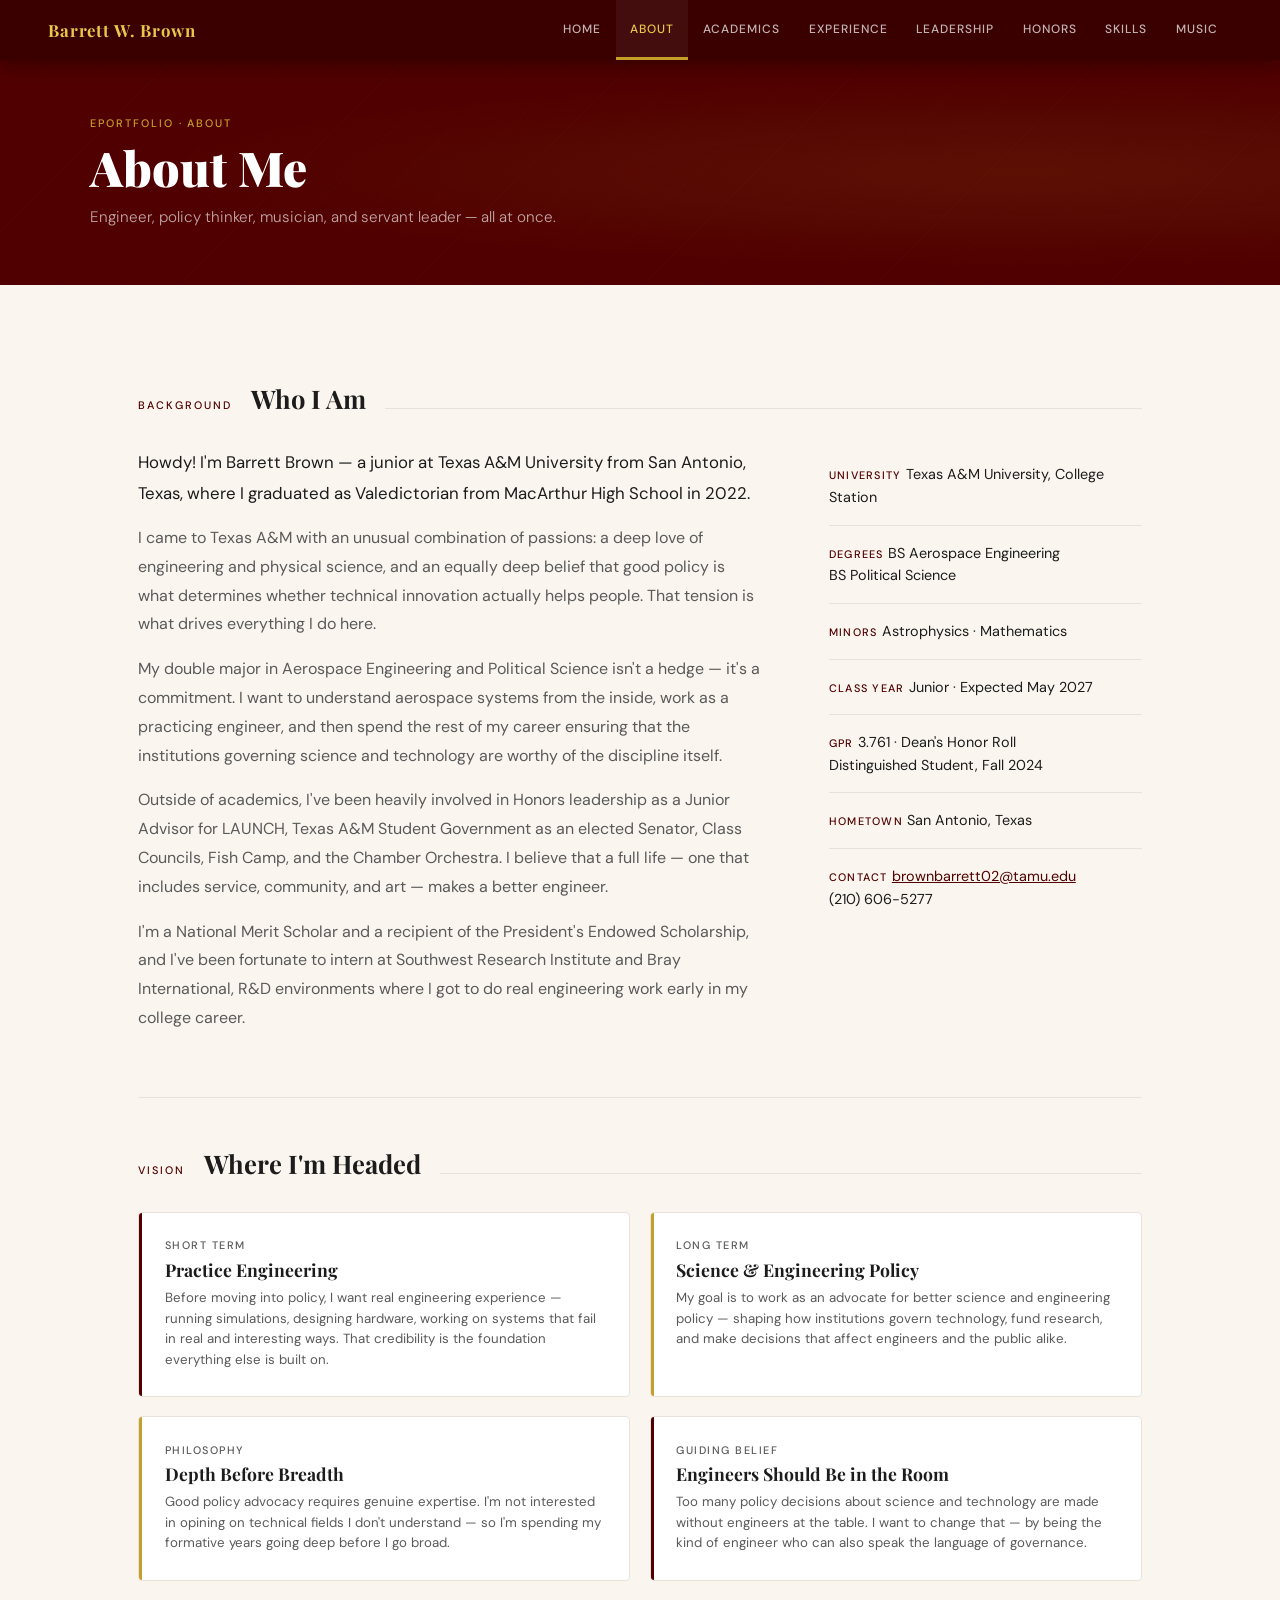
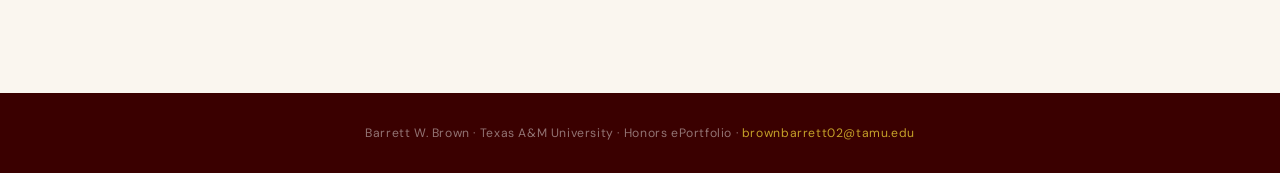
==== about.html @ 408cf9bb "Add files via upload" ====
<!DOCTYPE html>
<html lang="en">
<head>
<meta charset="UTF-8">
<meta name="viewport" content="width=device-width, initial-scale=1.0">
<title>About Me | Barrett Brown</title>
<link rel="stylesheet" href="style.css">
</head>
<body>

<nav>
  <a href="index.html" class="nav-brand">Barrett W. Brown</a>
  <ul class="nav-links">
    <li><a href="index.html">Home</a></li>
    <li><a href="about.html" class="active">About</a></li>
    <li><a href="academics.html">Academics</a></li>
    <li><a href="experience.html">Experience</a></li>
    <li><a href="leadership.html">Leadership</a></li>
    <li><a href="honors.html">Honors</a></li>
    <li><a href="skills.html">Skills</a></li>
    <li><a href="music.html">Music</a></li>
  </ul>
</nav>

<div class="page-banner">
  <div class="page-banner-inner">
    <p class="page-banner-eyebrow">ePortfolio · About</p>
    <h1>About Me</h1>
    <p class="page-banner-sub">Engineer, policy thinker, musician, and servant leader — all at once.</p>
  </div>
</div>

<div class="page-content">

  <section>
    <div class="section-header">
      <span class="section-label">Background</span>
      <h2 class="section-title">Who I Am</h2>
      <div class="section-line"></div>
    </div>
    <div class="about-grid">
      <div class="about-text">
        <p>Howdy! I'm Barrett Brown — a junior at Texas A&M University from San Antonio, Texas, where I graduated as Valedictorian from MacArthur High School in 2022.</p>
        <p>I came to Texas A&M with an unusual combination of passions: a deep love of engineering and physical science, and an equally deep belief that good policy is what determines whether technical innovation actually helps people. That tension is what drives everything I do here.</p>
        <p>My double major in Aerospace Engineering and Political Science isn't a hedge — it's a commitment. I want to understand aerospace systems from the inside, work as a practicing engineer, and then spend the rest of my career ensuring that the institutions governing science and technology are worthy of the discipline itself.</p>
        <p>Outside of academics, I've been heavily involved in Honors leadership as a Junior Advisor for LAUNCH, Texas A&M Student Government as an elected Senator, Class Councils, Fish Camp, and the Chamber Orchestra. I believe that a full life — one that includes service, community, and art — makes a better engineer.</p>
        <p>I'm a National Merit Scholar and a recipient of the President's Endowed Scholarship, and I've been fortunate to intern at Southwest Research Institute and Bray International, R&D environments where I got to do real engineering work early in my college career.</p>
      </div>
      <div class="about-highlights">
        <div class="highlight-item">
          <span class="highlight-label">University</span>
          <span class="highlight-value">Texas A&M University, College Station</span>
        </div>
        <div class="highlight-item">
          <span class="highlight-label">Degrees</span>
          <span class="highlight-value">BS Aerospace Engineering<br>BS Political Science</span>
        </div>
        <div class="highlight-item">
          <span class="highlight-label">Minors</span>
          <span class="highlight-value">Astrophysics · Mathematics</span>
        </div>
        <div class="highlight-item">
          <span class="highlight-label">Class Year</span>
          <span class="highlight-value">Junior · Expected May 2027</span>
        </div>
        <div class="highlight-item">
          <span class="highlight-label">GPR</span>
          <span class="highlight-value">3.761 · Dean's Honor Roll<br>Distinguished Student, Fall 2024</span>
        </div>
        <div class="highlight-item">
          <span class="highlight-label">Hometown</span>
          <span class="highlight-value">San Antonio, Texas</span>
        </div>
        <div class="highlight-item">
          <span class="highlight-label">Contact</span>
          <span class="highlight-value"><a href="mailto:brownbarrett02@tamu.edu" style="color:var(--maroon);">brownbarrett02@tamu.edu</a><br>(210) 606-5277</span>
        </div>
      </div>
    </div>
  </section>

  <section>
    <div class="section-header">
      <span class="section-label">Vision</span>
      <h2 class="section-title">Where I'm Headed</h2>
      <div class="section-line"></div>
    </div>
    <div class="card-grid">
      <div class="card">
        <div class="card-label">Short Term</div>
        <div class="card-title">Practice Engineering</div>
        <div class="card-sub">Before moving into policy, I want real engineering experience — running simulations, designing hardware, working on systems that fail in real and interesting ways. That credibility is the foundation everything else is built on.</div>
      </div>
      <div class="card gold">
        <div class="card-label">Long Term</div>
        <div class="card-title">Science &amp; Engineering Policy</div>
        <div class="card-sub">My goal is to work as an advocate for better science and engineering policy — shaping how institutions govern technology, fund research, and make decisions that affect engineers and the public alike.</div>
      </div>
      <div class="card gold">
        <div class="card-label">Philosophy</div>
        <div class="card-title">Depth Before Breadth</div>
        <div class="card-sub">Good policy advocacy requires genuine expertise. I'm not interested in opining on technical fields I don't understand — so I'm spending my formative years going deep before I go broad.</div>
      </div>
      <div class="card">
        <div class="card-label">Guiding Belief</div>
        <div class="card-title">Engineers Should Be in the Room</div>
        <div class="card-sub">Too many policy decisions about science and technology are made without engineers at the table. I want to change that — by being the kind of engineer who can also speak the language of governance.</div>
      </div>
    </div>
  </section>

</div>

<footer>
  <p>Barrett W. Brown · Texas A&M University · Honors ePortfolio · <a href="mailto:brownbarrett02@tamu.edu">brownbarrett02@tamu.edu</a></p>
</footer>

</body>
</html>
---- style.css ----
@import url('https://fonts.googleapis.com/css2?family=Playfair+Display:wght@400;700;900&family=DM+Sans:ital,opsz,wght@0,9..40,300;0,9..40,400;0,9..40,500;1,9..40,300&display=swap');

:root {
  --maroon: #500000;
  --maroon-dark: #3a0000;
  --maroon-light: #7a1a1a;
  --gold: #c5a028;
  --gold-light: #e8c84a;
  --cream: #faf6ef;
  --off-white: #f2ede4;
  --charcoal: #1c1c1c;
  --mid-gray: #5a5a5a;
  --light-gray: #e8e2d8;
}

* { margin: 0; padding: 0; box-sizing: border-box; }
html { scroll-behavior: smooth; }

body {
  font-family: 'DM Sans', sans-serif;
  background: var(--cream);
  color: var(--charcoal);
  overflow-x: hidden;
  min-height: 100vh;
  display: flex;
  flex-direction: column;
}

/* ---- NAVIGATION ---- */
nav {
  position: sticky;
  top: 0;
  z-index: 100;
  background: var(--maroon-dark);
  display: flex;
  align-items: center;
  justify-content: space-between;
  padding: 0 3rem;
  height: 60px;
  box-shadow: 0 2px 20px rgba(0,0,0,0.4);
}

.nav-brand {
  font-family: 'Playfair Display', serif;
  color: var(--gold-light);
  font-size: 1.05rem;
  font-weight: 700;
  letter-spacing: 0.05em;
  text-decoration: none;
  white-space: nowrap;
  flex-shrink: 0;
}

.nav-links {
  display: flex;
  gap: 0;
  list-style: none;
}

.nav-links a {
  color: rgba(255,255,255,0.7);
  text-decoration: none;
  font-size: 0.75rem;
  font-weight: 500;
  letter-spacing: 0.08em;
  text-transform: uppercase;
  padding: 0 0.9rem;
  height: 60px;
  display: flex;
  align-items: center;
  transition: all 0.2s;
  border-bottom: 3px solid transparent;
}

.nav-links a:hover,
.nav-links a.active {
  color: var(--gold-light);
  border-bottom-color: var(--gold);
  background: rgba(255,255,255,0.05);
}

/* ---- PAGE HERO BANNER ---- */
.page-banner {
  background: var(--maroon);
  position: relative;
  overflow: hidden;
  padding: 3.5rem 3rem;
}

.page-banner::before {
  content: '';
  position: absolute;
  inset: 0;
  background:
    radial-gradient(ellipse at 80% 50%, rgba(197,160,40,0.1) 0%, transparent 60%),
    repeating-linear-gradient(-45deg, transparent, transparent 40px,
      rgba(255,255,255,0.012) 40px, rgba(255,255,255,0.012) 41px);
  pointer-events: none;
}

.page-banner-inner {
  max-width: 1100px;
  margin: 0 auto;
  position: relative;
}

.page-banner-eyebrow {
  font-size: 0.68rem;
  font-weight: 500;
  letter-spacing: 0.18em;
  text-transform: uppercase;
  color: var(--gold);
  margin-bottom: 0.7rem;
}

.page-banner h1 {
  font-family: 'Playfair Display', serif;
  font-size: clamp(2rem, 4vw, 3rem);
  font-weight: 900;
  color: white;
  line-height: 1.1;
}

.page-banner-sub {
  font-size: 0.95rem;
  color: rgba(255,255,255,0.65);
  margin-top: 0.7rem;
  font-weight: 300;
  max-width: 560px;
  line-height: 1.6;
}

/* ---- CONTENT LAYOUT ---- */
.page-content {
  max-width: 1100px;
  margin: 0 auto;
  padding: 3rem 3rem 4rem;
  flex: 1;
}

/* ---- SECTION HEADERS ---- */
.section-header {
  display: flex;
  align-items: baseline;
  gap: 1.2rem;
  margin-bottom: 2rem;
}

.section-label {
  font-size: 0.68rem;
  font-weight: 500;
  letter-spacing: 0.18em;
  text-transform: uppercase;
  color: var(--maroon);
  white-space: nowrap;
}

.section-title {
  font-family: 'Playfair Display', serif;
  font-size: 1.6rem;
  font-weight: 700;
  color: var(--charcoal);
}

.section-line {
  flex: 1;
  height: 1px;
  background: var(--light-gray);
  margin-bottom: 3px;
}

section {
  padding: 3rem 0;
  border-bottom: 1px solid var(--light-gray);
}
section:last-child { border-bottom: none; }

/* ---- EXPERIENCE LIST ---- */
.experience-list { display: flex; flex-direction: column; }

.exp-item {
  display: grid;
  grid-template-columns: 160px 1fr;
  gap: 2rem;
  padding: 2rem 0;
  border-bottom: 1px solid var(--light-gray);
}
.exp-item:last-child { border-bottom: none; }

.exp-date { font-size: 0.78rem; color: var(--mid-gray); padding-top: 0.2rem; line-height: 1.5; }
.exp-org { font-size: 0.68rem; font-weight: 500; letter-spacing: 0.1em; text-transform: uppercase; color: var(--maroon); margin-bottom: 0.3rem; }
.exp-role { font-family: 'Playfair Display', serif; font-size: 1.05rem; font-weight: 700; color: var(--charcoal); margin-bottom: 0.6rem; line-height: 1.3; }

.exp-bullets { list-style: none; padding: 0; }
.exp-bullets li {
  font-size: 0.87rem; color: var(--mid-gray); line-height: 1.65;
  padding-left: 1.1rem; position: relative; margin-bottom: 0.3rem;
}
.exp-bullets li::before { content: '—'; position: absolute; left: 0; color: var(--gold); font-weight: 700; }

/* ---- CARD GRID ---- */
.card-grid {
  display: grid;
  grid-template-columns: repeat(2, 1fr);
  gap: 1.2rem;
}

.card {
  background: white;
  border: 1px solid var(--light-gray);
  border-radius: 4px;
  padding: 1.6rem;
  position: relative;
  overflow: hidden;
  transition: box-shadow 0.2s;
}
.card:hover { box-shadow: 0 4px 24px rgba(80,0,0,0.09); }
.card::after { content: ''; position: absolute; left: 0; top: 0; bottom: 0; width: 3px; background: var(--maroon); }
.card.gold::after { background: var(--gold); }

.card-label { font-size: 0.68rem; text-transform: uppercase; letter-spacing: 0.14em; color: var(--mid-gray); margin-bottom: 0.4rem; font-weight: 500; }
.card-title { font-family: 'Playfair Display', serif; font-size: 1.1rem; font-weight: 700; color: var(--charcoal); line-height: 1.3; margin-bottom: 0.4rem; }
.card-sub { font-size: 0.83rem; color: var(--mid-gray); line-height: 1.55; }

/* ---- HONORS GRID ---- */
.honors-grid {
  display: grid;
  grid-template-columns: repeat(3, 1fr);
  gap: 0.6rem;
}

.honor-pill {
  background: white;
  border: 1px solid var(--light-gray);
  border-radius: 3px;
  padding: 0.8rem 1rem;
  font-size: 0.82rem;
  color: var(--charcoal);
  line-height: 1.4;
  transition: border-color 0.2s, background 0.2s;
}
.honor-pill:hover { border-color: var(--gold); background: #fffdf5; }

/* ---- SKILL TAGS ---- */
.skills-section { display: grid; grid-template-columns: repeat(3, 1fr); gap: 2rem; }

.skill-group h3 {
  font-size: 0.72rem; text-transform: uppercase; letter-spacing: 0.14em;
  color: var(--maroon); font-weight: 600; margin-bottom: 1rem;
  padding-bottom: 0.5rem; border-bottom: 1px solid var(--light-gray);
}

.skill-tags { display: flex; flex-wrap: wrap; gap: 0.5rem; }

.skill-tag {
  background: var(--off-white); border: 1px solid var(--light-gray);
  border-radius: 2px; padding: 0.35rem 0.7rem;
  font-size: 0.8rem; color: var(--charcoal);
}

/* ---- COURSE TABLE ---- */
.course-category { margin-bottom: 2.5rem; }
.course-category:last-child { margin-bottom: 0; }

.course-category-title {
  font-size: 0.7rem; text-transform: uppercase; letter-spacing: 0.15em;
  color: var(--maroon); font-weight: 600; margin-bottom: 0.8rem;
  padding-bottom: 0.5rem; border-bottom: 2px solid var(--maroon);
  display: inline-block;
}

.course-grid {
  display: grid;
  grid-template-columns: repeat(2, 1fr);
  gap: 0.6rem;
}

.course-item {
  background: white;
  border: 1px solid var(--light-gray);
  border-radius: 3px;
  padding: 1rem 1.2rem;
  transition: border-color 0.2s;
}
.course-item:hover { border-color: var(--maroon); }

.course-name { font-size: 0.9rem; font-weight: 500; color: var(--charcoal); margin-bottom: 0.3rem; }
.course-code { font-size: 0.7rem; color: var(--maroon); font-weight: 600; letter-spacing: 0.06em; text-transform: uppercase; }
.course-desc { font-size: 0.8rem; color: var(--mid-gray); margin-top: 0.4rem; line-height: 1.5; }

/* ---- REPERTOIRE TABLE ---- */
.repertoire-table { width: 100%; border-collapse: collapse; }
.repertoire-table th {
  font-size: 0.68rem; text-transform: uppercase; letter-spacing: 0.12em;
  color: var(--maroon); font-weight: 600; padding: 0.7rem 1rem;
  text-align: left; border-bottom: 2px solid var(--maroon);
}
.repertoire-table td {
  padding: 0.85rem 1rem; font-size: 0.87rem; color: var(--charcoal);
  border-bottom: 1px solid var(--light-gray); vertical-align: top; line-height: 1.5;
}
.repertoire-table tr:hover td { background: white; }
.repertoire-table td:first-child { font-style: italic; }
.rep-ensemble { font-size: 0.75rem; color: var(--mid-gray); margin-top: 0.2rem; }

/* ---- INSTRUMENT CARDS ---- */
.instrument-grid { display: grid; grid-template-columns: repeat(3, 1fr); gap: 1.2rem; }

.instrument-card {
  background: white; border: 1px solid var(--light-gray); border-radius: 4px;
  padding: 1.5rem; text-align: center;
  transition: box-shadow 0.2s, border-color 0.2s;
}
.instrument-card:hover { box-shadow: 0 4px 20px rgba(80,0,0,0.08); border-color: var(--gold); }

.instrument-icon { font-size: 2.2rem; margin-bottom: 0.8rem; }
.instrument-name { font-family: 'Playfair Display', serif; font-size: 1rem; font-weight: 700; color: var(--charcoal); margin-bottom: 0.3rem; }
.instrument-detail { font-size: 0.8rem; color: var(--mid-gray); line-height: 1.5; }

/* ---- ABOUT GRID ---- */
.about-grid { display: grid; grid-template-columns: 2fr 1fr; gap: 4rem; align-items: start; }
.about-text p { font-size: 1rem; line-height: 1.8; color: var(--mid-gray); margin-bottom: 1rem; }
.about-text p:first-child { font-size: 1.05rem; color: var(--charcoal); font-weight: 400; }

.about-highlights { display: flex; flex-direction: column; }
.highlight-item { padding: 1rem 0; border-bottom: 1px solid var(--light-gray); }
.highlight-item:last-child { border-bottom: none; }
.highlight-label { font-size: 0.68rem; text-transform: uppercase; letter-spacing: 0.12em; color: var(--maroon); font-weight: 500; margin-bottom: 0.3rem; }
.highlight-value { font-size: 0.9rem; color: var(--charcoal); line-height: 1.5; }

/* ---- FOOTER ---- */
footer {
  background: var(--maroon-dark);
  color: rgba(255,255,255,0.45);
  text-align: center;
  padding: 2rem;
  font-size: 0.76rem;
  letter-spacing: 0.05em;
}
footer a { color: var(--gold); text-decoration: none; }

/* ---- ANIMATIONS ---- */
@keyframes fadeUp { from { opacity: 0; transform: translateY(14px); } to { opacity: 1; transform: translateY(0); } }
.page-content { animation: fadeUp 0.5s ease both; }

/* ---- RESPONSIVE ---- */
@media (max-width: 860px) {
  nav { padding: 0 1.5rem; }
  .nav-links a { padding: 0 0.6rem; font-size: 0.68rem; }
  .page-banner, .page-content { padding-left: 1.5rem; padding-right: 1.5rem; }
  .card-grid, .honors-grid, .skills-section, .instrument-grid, .course-grid { grid-template-columns: 1fr; }
  .about-grid { grid-template-columns: 1fr; gap: 2rem; }
  .exp-item { grid-template-columns: 1fr; gap: 0.4rem; }
}

@media (max-width: 640px) {
  .nav-links { display: none; }
}
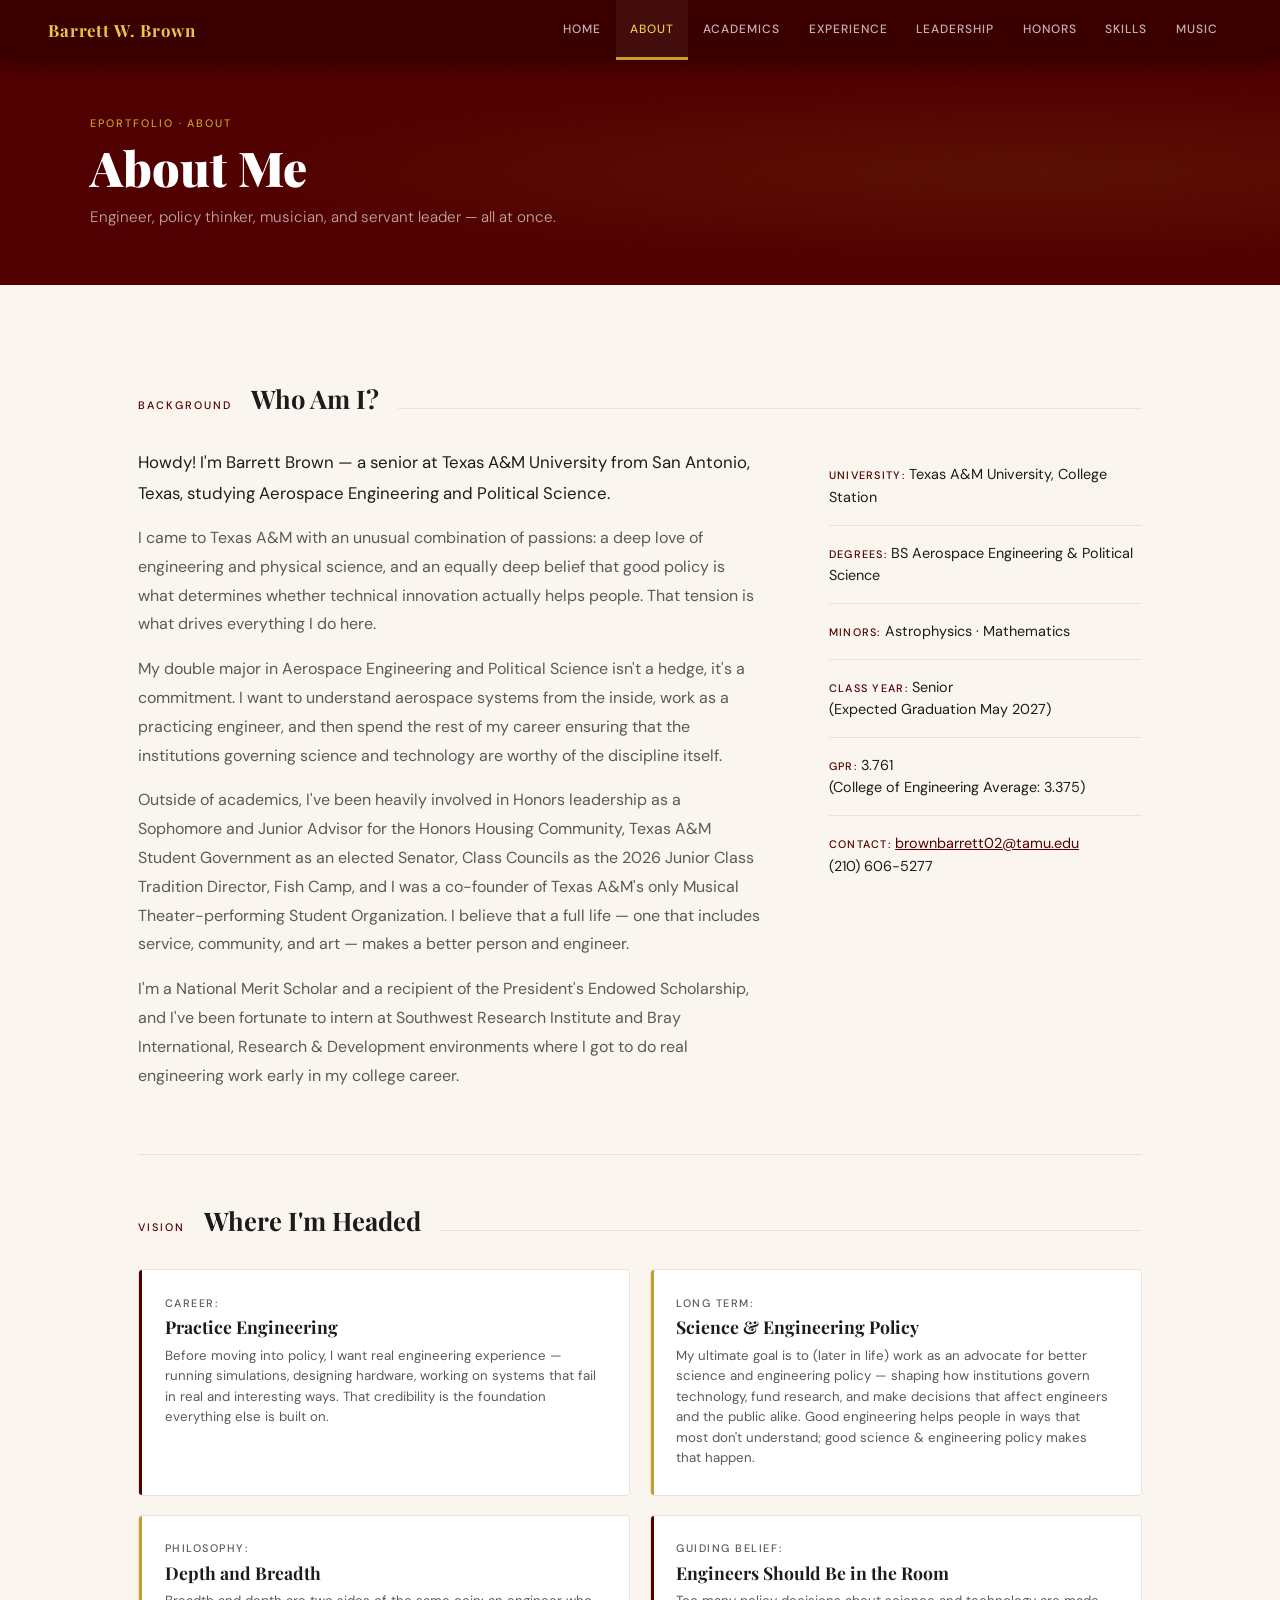
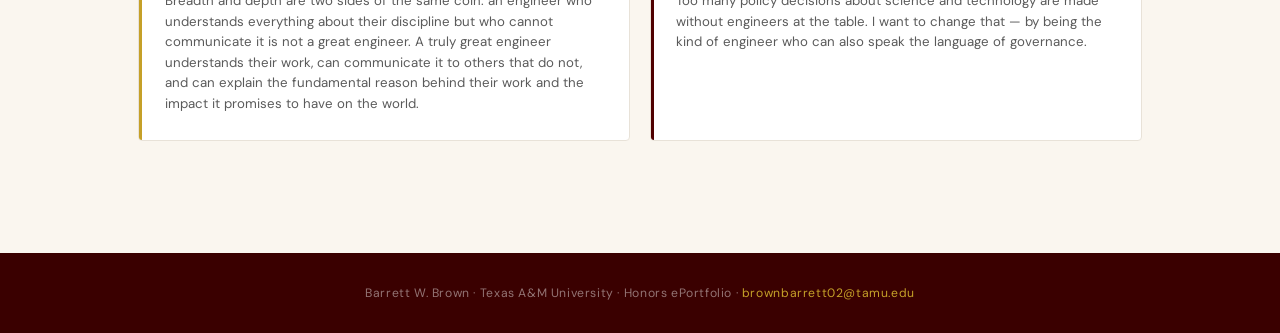
==== commit e9f5deaf: "Add files via upload" ====
--- a/about.html
+++ b/about.html
@@ -35,44 +35,40 @@
   <section>
     <div class="section-header">
       <span class="section-label">Background</span>
-      <h2 class="section-title">Who I Am</h2>
+      <h2 class="section-title">Who Am I?</h2>
       <div class="section-line"></div>
     </div>
     <div class="about-grid">
       <div class="about-text">
-        <p>Howdy! I'm Barrett Brown — a junior at Texas A&M University from San Antonio, Texas, where I graduated as Valedictorian from MacArthur High School in 2022.</p>
+        <p>Howdy! I'm Barrett Brown — a senior at Texas A&M University from San Antonio, Texas, studying Aerospace Engineering and Political Science.</p>
         <p>I came to Texas A&M with an unusual combination of passions: a deep love of engineering and physical science, and an equally deep belief that good policy is what determines whether technical innovation actually helps people. That tension is what drives everything I do here.</p>
-        <p>My double major in Aerospace Engineering and Political Science isn't a hedge — it's a commitment. I want to understand aerospace systems from the inside, work as a practicing engineer, and then spend the rest of my career ensuring that the institutions governing science and technology are worthy of the discipline itself.</p>
-        <p>Outside of academics, I've been heavily involved in Honors leadership as a Junior Advisor for LAUNCH, Texas A&M Student Government as an elected Senator, Class Councils, Fish Camp, and the Chamber Orchestra. I believe that a full life — one that includes service, community, and art — makes a better engineer.</p>
-        <p>I'm a National Merit Scholar and a recipient of the President's Endowed Scholarship, and I've been fortunate to intern at Southwest Research Institute and Bray International, R&D environments where I got to do real engineering work early in my college career.</p>
+        <p>My double major in Aerospace Engineering and Political Science isn't a hedge, it's a commitment. I want to understand aerospace systems from the inside, work as a practicing engineer, and then spend the rest of my career ensuring that the institutions governing science and technology are worthy of the discipline itself.</p>
+        <p>Outside of academics, I've been heavily involved in Honors leadership as a Sophomore and Junior Advisor for the Honors Housing Community, Texas A&M Student Government as an elected Senator, Class Councils as the 2026 Junior Class Tradition Director, Fish Camp, and I was a co-founder of Texas A&M's only Musical Theater-performing Student Organization. I believe that a full life — one that includes service, community, and art — makes a better person and engineer.</p>
+        <p>I'm a National Merit Scholar and a recipient of the President's Endowed Scholarship, and I've been fortunate to intern at Southwest Research Institute and Bray International, Research & Development environments where I got to do real engineering work early in my college career.</p>
       </div>
       <div class="about-highlights">
         <div class="highlight-item">
-          <span class="highlight-label">University</span>
+          <span class="highlight-label">University:</span>
           <span class="highlight-value">Texas A&M University, College Station</span>
         </div>
         <div class="highlight-item">
-          <span class="highlight-label">Degrees</span>
-          <span class="highlight-value">BS Aerospace Engineering<br>BS Political Science</span>
+          <span class="highlight-label">Degrees:</span>
+          <span class="highlight-value">BS Aerospace Engineering & Political Science</span>
         </div>
         <div class="highlight-item">
-          <span class="highlight-label">Minors</span>
+          <span class="highlight-label">Minors:</span>
           <span class="highlight-value">Astrophysics · Mathematics</span>
         </div>
         <div class="highlight-item">
-          <span class="highlight-label">Class Year</span>
-          <span class="highlight-value">Junior · Expected May 2027</span>
+          <span class="highlight-label">Class Year:</span>
+          <span class="highlight-value">Senior<br>(Expected Graduation May 2027)</span>
         </div>
         <div class="highlight-item">
-          <span class="highlight-label">GPR</span>
-          <span class="highlight-value">3.761 · Dean's Honor Roll<br>Distinguished Student, Fall 2024</span>
+          <span class="highlight-label">GPR:</span>
+          <span class="highlight-value">3.761<br>(College of Engineering Average: 3.375)</span>
         </div>
         <div class="highlight-item">
-          <span class="highlight-label">Hometown</span>
-          <span class="highlight-value">San Antonio, Texas</span>
-        </div>
-        <div class="highlight-item">
-          <span class="highlight-label">Contact</span>
+          <span class="highlight-label">Contact:</span>
           <span class="highlight-value"><a href="mailto:brownbarrett02@tamu.edu" style="color:var(--maroon);">brownbarrett02@tamu.edu</a><br>(210) 606-5277</span>
         </div>
       </div>
@@ -87,22 +83,22 @@
     </div>
     <div class="card-grid">
       <div class="card">
-        <div class="card-label">Short Term</div>
+        <div class="card-label">Career:</div>
         <div class="card-title">Practice Engineering</div>
         <div class="card-sub">Before moving into policy, I want real engineering experience — running simulations, designing hardware, working on systems that fail in real and interesting ways. That credibility is the foundation everything else is built on.</div>
       </div>
       <div class="card gold">
-        <div class="card-label">Long Term</div>
+        <div class="card-label">Long Term:</div>
         <div class="card-title">Science &amp; Engineering Policy</div>
-        <div class="card-sub">My goal is to work as an advocate for better science and engineering policy — shaping how institutions govern technology, fund research, and make decisions that affect engineers and the public alike.</div>
+        <div class="card-sub">My ultimate goal is to (later in life) work as an advocate for better science and engineering policy — shaping how institutions govern technology, fund research, and make decisions that affect engineers and the public alike. Good engineering helps people in ways that most don't understand; good science & engineering policy makes that happen.</div>
       </div>
       <div class="card gold">
-        <div class="card-label">Philosophy</div>
-        <div class="card-title">Depth Before Breadth</div>
-        <div class="card-sub">Good policy advocacy requires genuine expertise. I'm not interested in opining on technical fields I don't understand — so I'm spending my formative years going deep before I go broad.</div>
+        <div class="card-label">Philosophy:</div>
+        <div class="card-title">Depth and Breadth</div>
+        <div class="card-sub">Breadth and depth are two sides of the same coin: an engineer who understands everything about their discipline but who cannot communicate it is not a great engineer. A truly great engineer understands their work, can communicate it to others that do not, and can explain the fundamental reason behind their work and the impact it promises to have on the world.</div>
       </div>
       <div class="card">
-        <div class="card-label">Guiding Belief</div>
+        <div class="card-label">Guiding Belief:</div>
         <div class="card-title">Engineers Should Be in the Room</div>
         <div class="card-sub">Too many policy decisions about science and technology are made without engineers at the table. I want to change that — by being the kind of engineer who can also speak the language of governance.</div>
       </div>
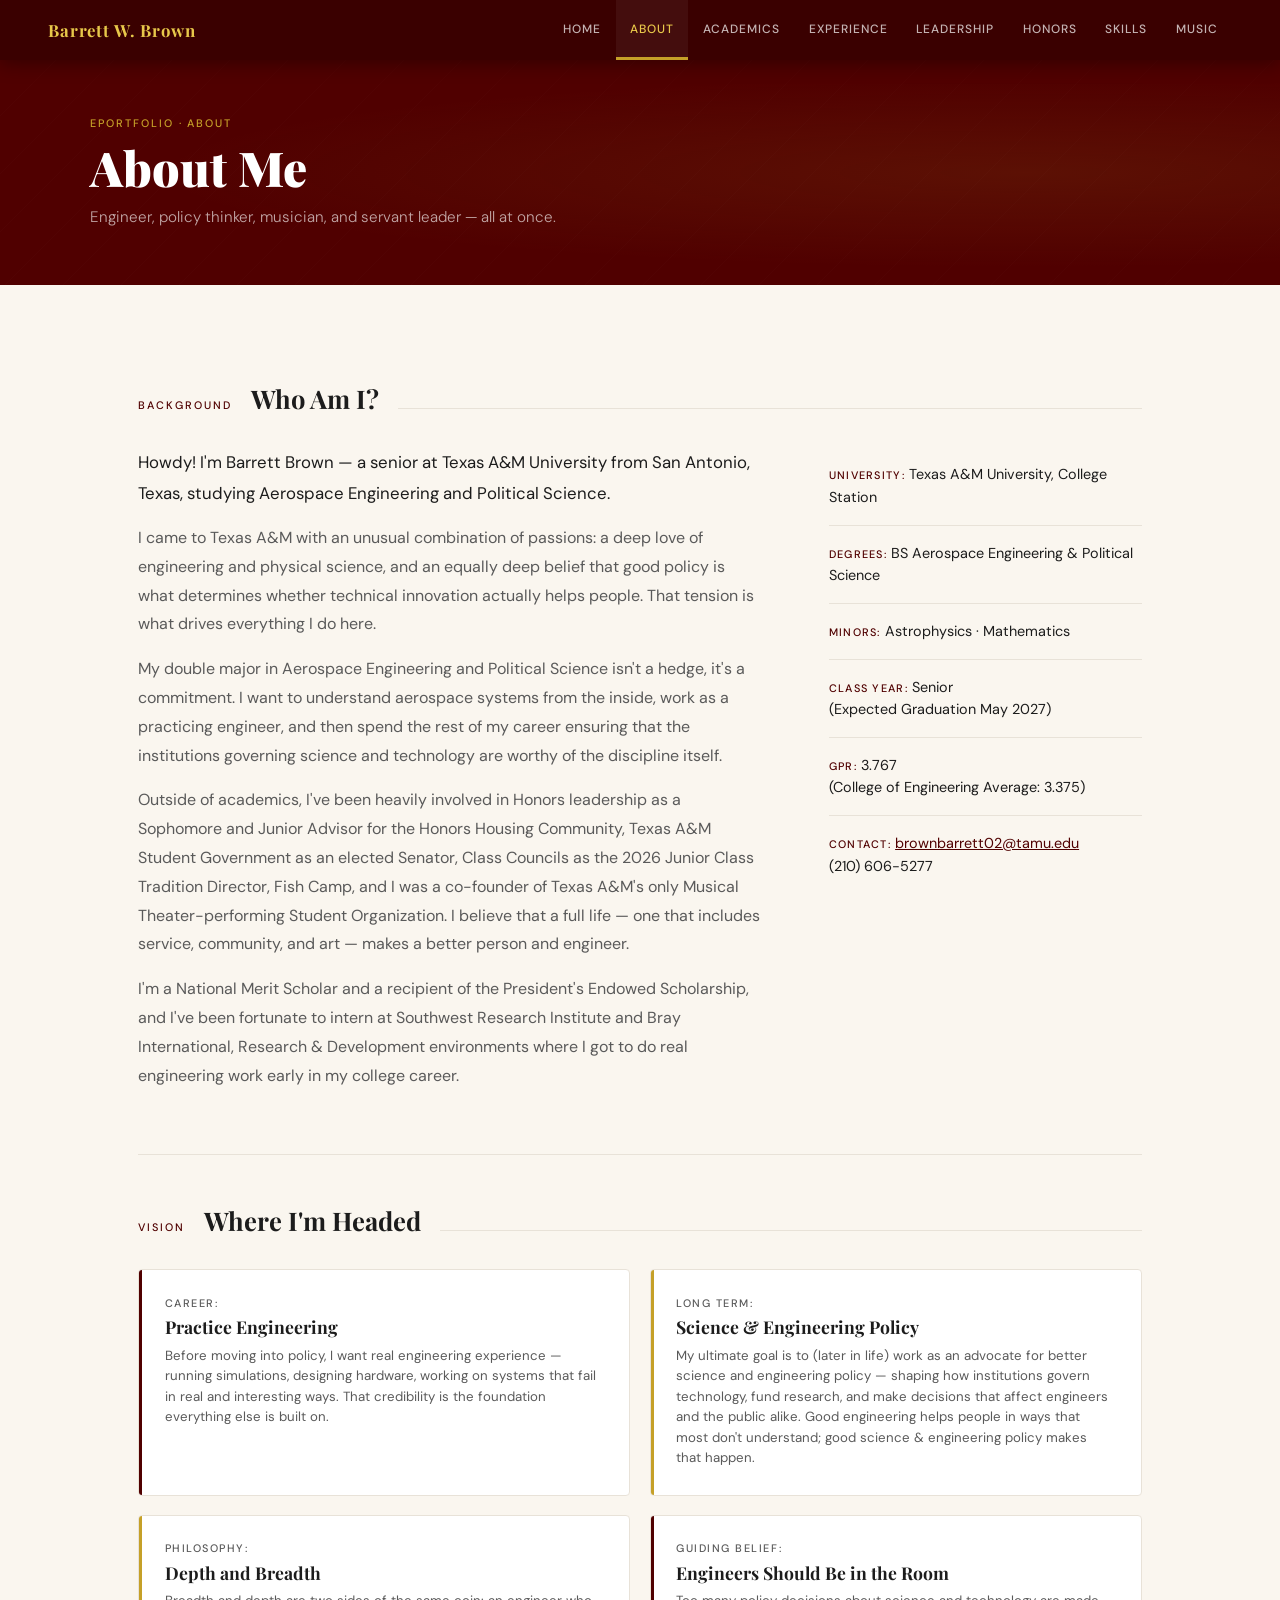
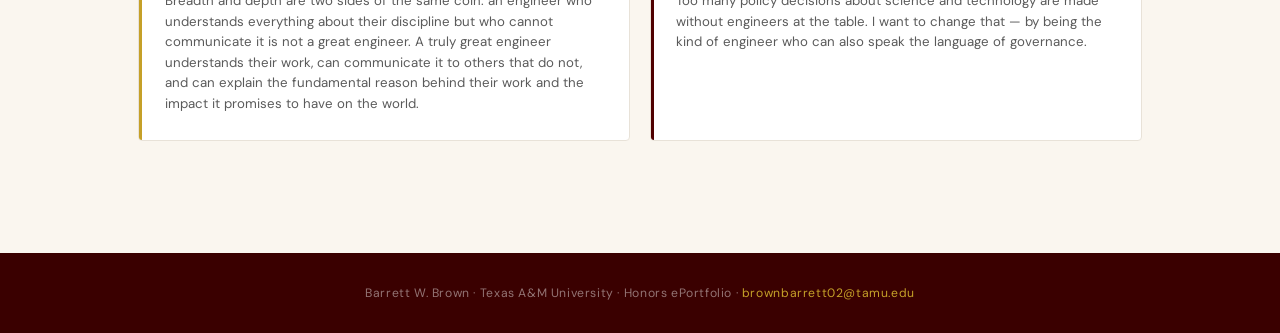
==== commit 5d23122a: "Add files via upload" ====
--- a/about.html
+++ b/about.html
@@ -65,7 +65,7 @@
         </div>
         <div class="highlight-item">
           <span class="highlight-label">GPR:</span>
-          <span class="highlight-value">3.761<br>(College of Engineering Average: 3.375)</span>
+          <span class="highlight-value">3.767<br>(College of Engineering Average: 3.375)</span>
         </div>
         <div class="highlight-item">
           <span class="highlight-label">Contact:</span>
--- a/style.css
+++ b/style.css
@@ -222,6 +222,22 @@
 .card-title { font-family: 'Playfair Display', serif; font-size: 1.1rem; font-weight: 700; color: var(--charcoal); line-height: 1.3; margin-bottom: 0.4rem; }
 .card-sub { font-size: 0.83rem; color: var(--mid-gray); line-height: 1.55; }
 
+.card-btn {
+  display: inline-block;
+  margin-top: 1rem;
+  padding: 0.45rem 1rem;
+  background: var(--maroon);
+  color: white;
+  font-size: 0.78rem;
+  font-weight: 600;
+  letter-spacing: 0.08em;
+  text-transform: uppercase;
+  text-decoration: none;
+  border-radius: 3px;
+  transition: background 0.2s, opacity 0.2s;
+}
+.card-btn:hover { opacity: 0.85; }
+
 /* ---- HONORS GRID ---- */
 .honors-grid {
   display: grid;
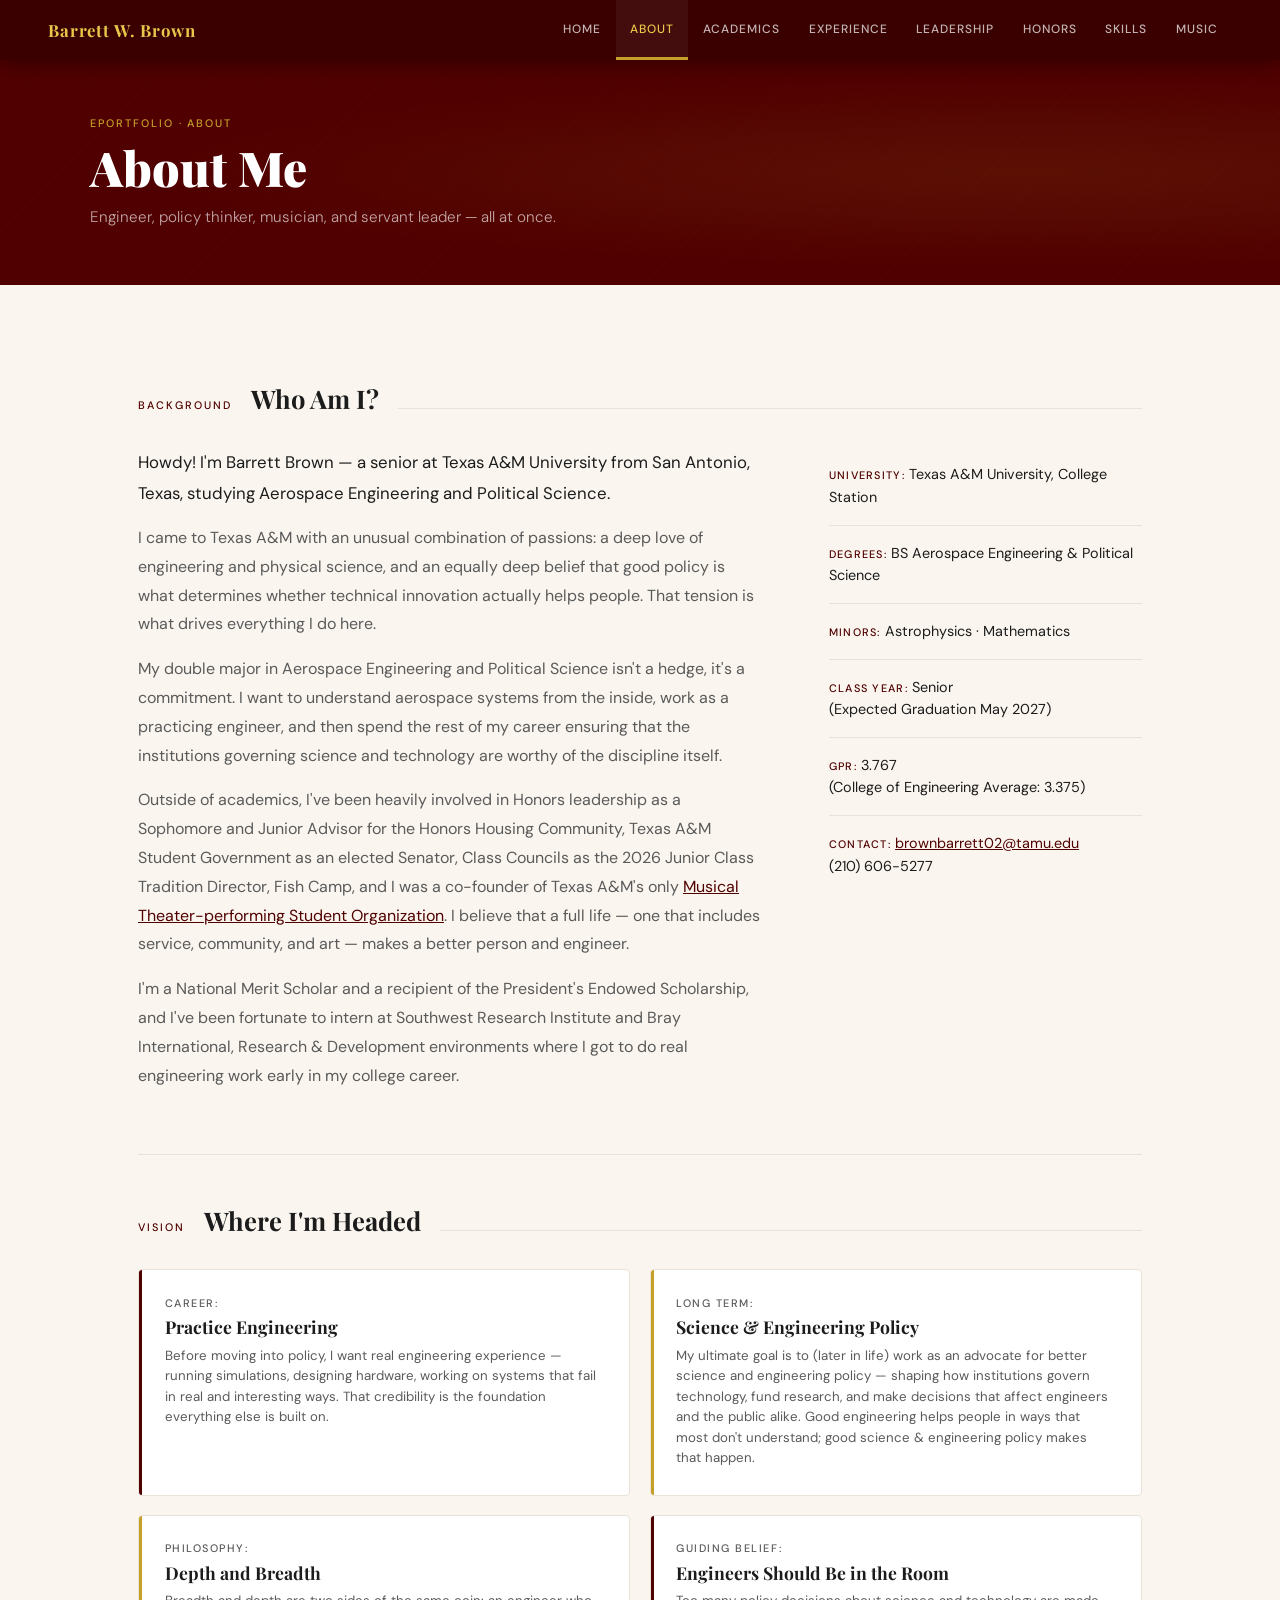
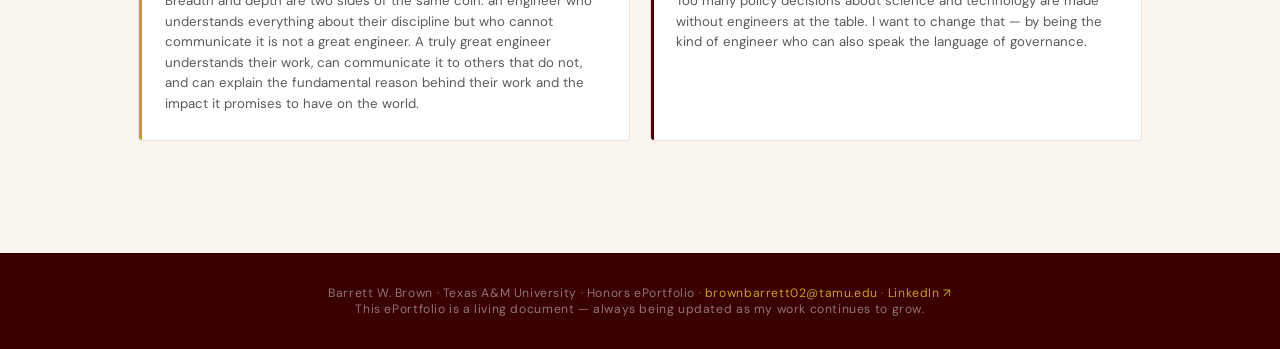
==== commit b2345235: "Add files via upload" ====
--- a/about.html
+++ b/about.html
@@ -43,7 +43,7 @@
         <p>Howdy! I'm Barrett Brown — a senior at Texas A&M University from San Antonio, Texas, studying Aerospace Engineering and Political Science.</p>
         <p>I came to Texas A&M with an unusual combination of passions: a deep love of engineering and physical science, and an equally deep belief that good policy is what determines whether technical innovation actually helps people. That tension is what drives everything I do here.</p>
         <p>My double major in Aerospace Engineering and Political Science isn't a hedge, it's a commitment. I want to understand aerospace systems from the inside, work as a practicing engineer, and then spend the rest of my career ensuring that the institutions governing science and technology are worthy of the discipline itself.</p>
-        <p>Outside of academics, I've been heavily involved in Honors leadership as a Sophomore and Junior Advisor for the Honors Housing Community, Texas A&M Student Government as an elected Senator, Class Councils as the 2026 Junior Class Tradition Director, Fish Camp, and I was a co-founder of Texas A&M's only Musical Theater-performing Student Organization. I believe that a full life — one that includes service, community, and art — makes a better person and engineer.</p>
+        <p>Outside of academics, I've been heavily involved in Honors leadership as a Sophomore and Junior Advisor for the Honors Housing Community, Texas A&M Student Government as an elected Senator, Class Councils as the 2026 Junior Class Tradition Director, Fish Camp, and I was a co-founder of Texas A&M's only <a href="music.html#section-musical-theater" style="color:var(--maroon);">Musical Theater-performing Student Organization</a>. I believe that a full life — one that includes service, community, and art — makes a better person and engineer.</p>
         <p>I'm a National Merit Scholar and a recipient of the President's Endowed Scholarship, and I've been fortunate to intern at Southwest Research Institute and Bray International, Research & Development environments where I got to do real engineering work early in my college career.</p>
       </div>
       <div class="about-highlights">
@@ -108,7 +108,8 @@
 </div>
 
 <footer>
-  <p>Barrett W. Brown · Texas A&M University · Honors ePortfolio · <a href="mailto:brownbarrett02@tamu.edu">brownbarrett02@tamu.edu</a></p>
+  <div class="footer-main">Barrett W. Brown · Texas A&M University · Honors ePortfolio · <a href="mailto:brownbarrett02@tamu.edu">brownbarrett02@tamu.edu</a> · <a href="https://www.linkedin.com/in/barrett-brown/" target="_blank" rel="noopener">LinkedIn ↗</a></div>
+  <div class="footer-wip">This ePortfolio is a living document — always being updated as my work continues to grow.</div>
 </footer>
 
 </body>
